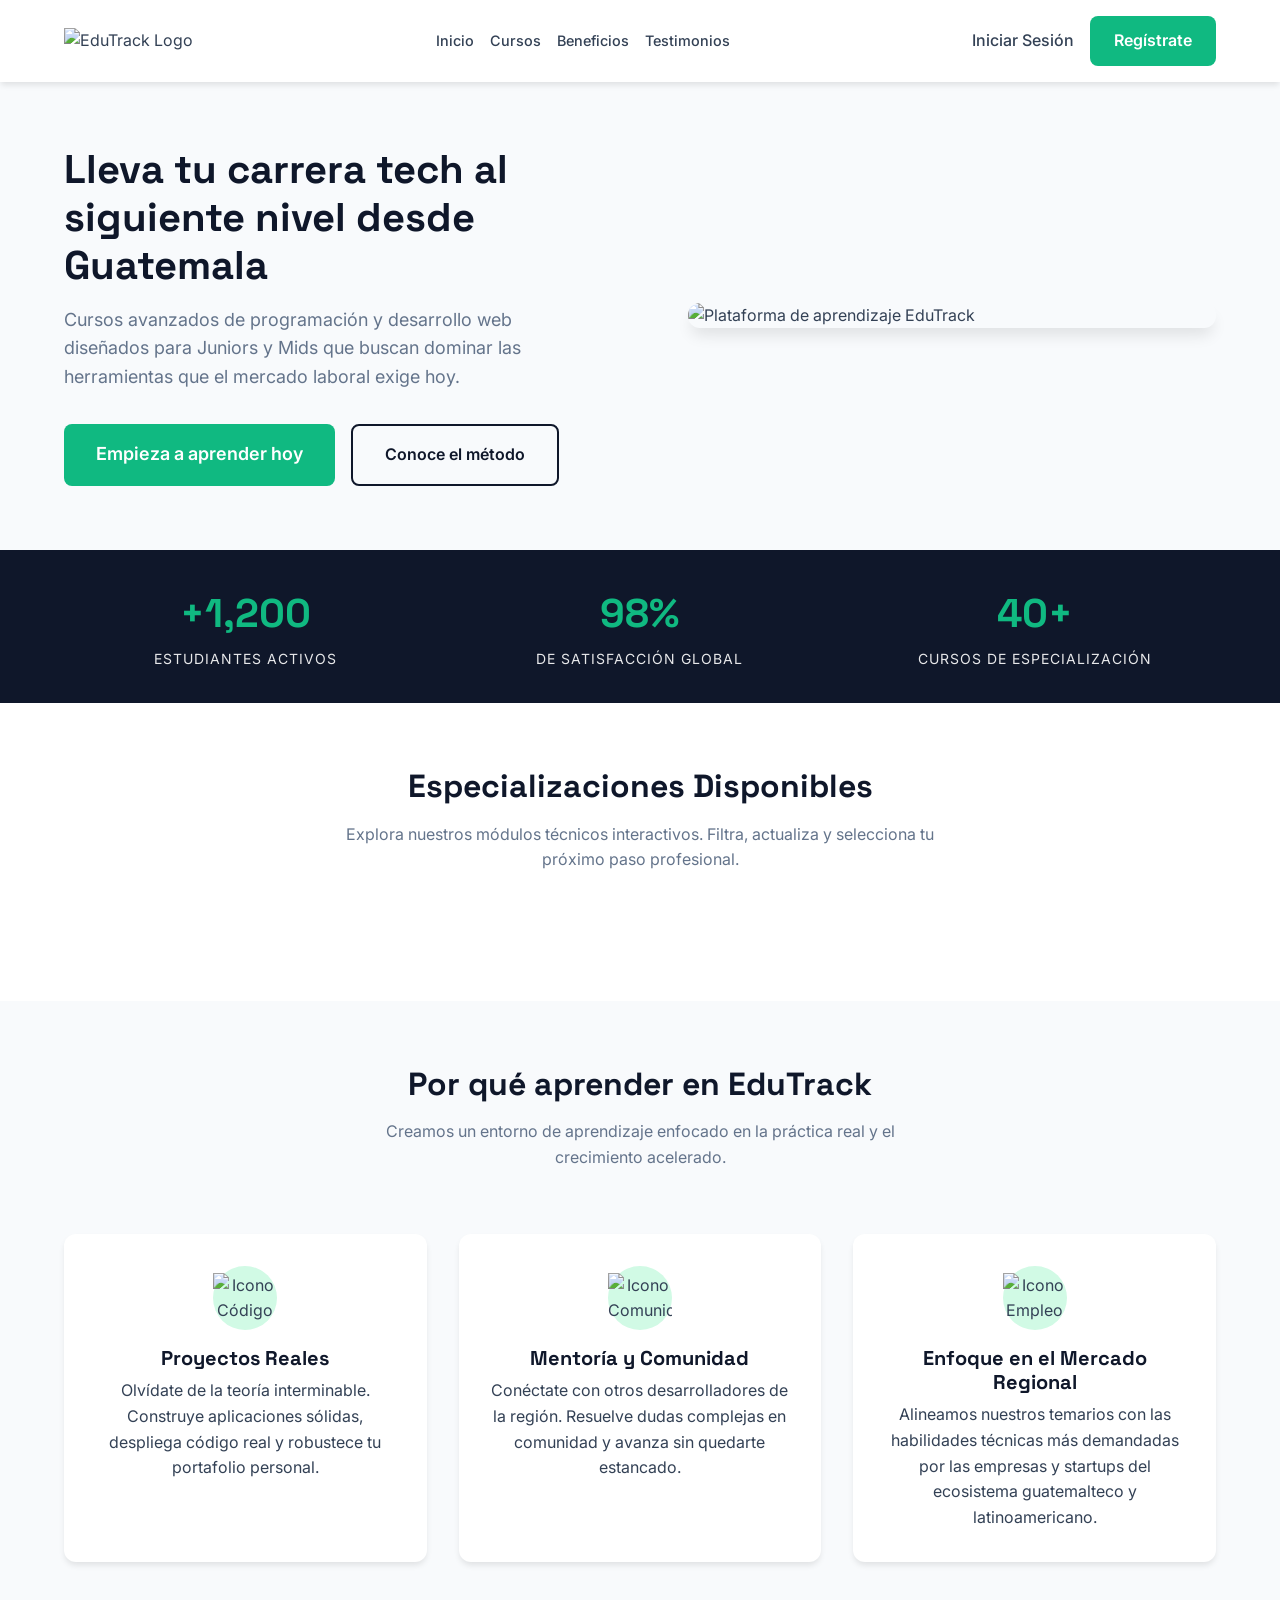
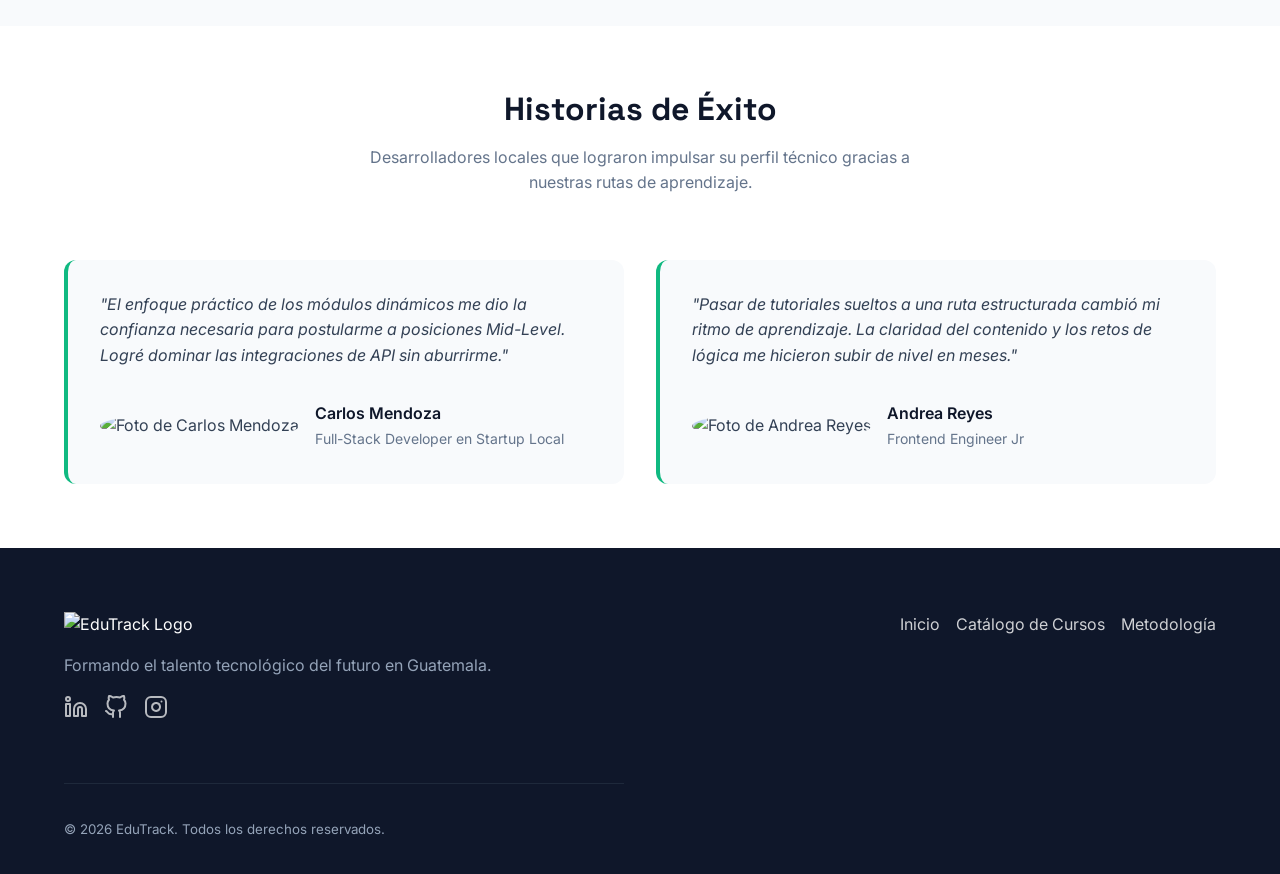
==== index.html @ 14eb4f4c "feat: :sparkles: The students chart has been added The chart.js that help us to watch the different " ====
<!DOCTYPE html>
<html lang="es">
<head>
    <meta charset="UTF-8">
    <meta name="viewport" content="width=device-width, initial-scale=1.0">
    <title>EduTrack | Cursos de Tecnología en Línea para Desarrolladores</title>
    <link rel="stylesheet" href="css/landing_styles.css">
</head>
<body>

    <header class="main-header">
        <div class="header-container">
            <a href="#" class="brand-logo">
                <img src="https://placehold.co/150x50?text=EduTrack" alt="EduTrack Logo">
            </a>
            <nav class="main-nav">
                <ul class="nav-list">
                    <li class="nav-item"><a href="#hero" class="nav-link">Inicio</a></li>
                    <li class="nav-item"><a href="#courses" class="nav-link">Cursos</a></li>
                    <li class="nav-item"><a href="#benefits" class="nav-link">Beneficios</a></li>
                    <li class="nav-item"><a href="#testimonials" class="nav-link">Testimonios</a></li>
                </ul>
            </nav>
            <div class="auth-actions">
                <a href="#" class="btn-link">Iniciar Sesión</a>
                <a href="#courses" class="btn-primary">Regístrate</a>
            </div>
        </div>
    </header>

    <main class="main-content">

        <section id="hero" class="hero-section">
            <div class="hero-container">
                <div class="hero-text-content">
                    <h1 class="hero-title">Lleva tu carrera tech al siguiente nivel desde Guatemala</h1>
                    <p class="hero-subtitle">Cursos avanzados de programación y desarrollo web diseñados para Juniors y Mids que buscan dominar las herramientas que el mercado laboral exige hoy.</p>
                    <div class="hero-actions">
                        <a href="#courses" class="btn-large-primary">Empieza a aprender hoy</a>
                        <a href="#benefits" class="btn-large-secondary">Conoce el método</a>
                    </div>
                </div>
                <div class="hero-image-container">
                    <img src="https://placehold.co/600x400?text=EduTrack+Dashboard" alt="Plataforma de aprendizaje EduTrack" class="hero-image">
                </div>
            </div>
        </section>

        <section id="stats" class="stats-section">
            <div class="stats-container">
                <h2 class="visually-hidden">Nuestras Cifras</h2>
                <ul class="stats-list">
                    <li class="stats-item">
                        <span class="stats-number">+1,200</span>
                        <span class="stats-label">Estudiantes activos</span>
                    </li>
                    <li class="stats-item">
                        <span class="stats-number">98%</span>
                        <span class="stats-label">De satisfacción global</span>
                    </li>
                    <li class="stats-item">
                        <span class="stats-number">40+</span>
                        <span class="stats-label">Cursos de especialización</span>
                    </li>
                </ul>
            </div>
        </section>

        <section id="courses" class="courses-section">
            <div class="courses-container">
                <div class="section-header">
                    <h2 class="section-title">Especializaciones Disponibles</h2>
                    <p class="section-description">Explora nuestros módulos técnicos interactivos. Filtra, actualiza y selecciona tu próximo paso profesional.</p>
                </div>
                
                <div id="courses-grid" class="courses-grid">
                    </div>
            </div>
        </section>

        <section id="benefits" class="benefits-section">
            <div class="benefits-container">
                <div class="section-header">
                    <h2 class="section-title">Por qué aprender en EduTrack</h2>
                    <p class="section-description">Creamos un entorno de aprendizaje enfocado en la práctica real y el crecimiento acelerado.</p>
                </div>
                <div class="benefits-grid">
                    <article class="benefit-card">
                        <div class="benefit-icon-wrapper">
                            <img src="https://placehold.co/50x50?text=Code" alt="Icono Código" class="benefit-icon">
                        </div>
                        <h3 class="benefit-title">Proyectos Reales</h3>
                        <p class="benefit-description">Olvídate de la teoría interminable. Construye aplicaciones sólidas, despliega código real y robustece tu portafolio personal.</p>
                    </article>

                    <article class="benefit-card">
                        <div class="benefit-icon-wrapper">
                            <img src="https://placehold.co/50x50?text=Users" alt="Icono Comunidad" class="benefit-icon">
                        </div>
                        <h3 class="benefit-title">Mentoría y Comunidad</h3>
                        <p class="benefit-description">Conéctate con otros desarrolladores de la región. Resuelve dudas complejas en comunidad y avanza sin quedarte estancado.</p>
                    </article>

                    <article class="benefit-card">
                        <div class="benefit-icon-wrapper">
                            <img src="https://placehold.co/50x50?text=Briefcase" alt="Icono Empleo" class="benefit-icon">
                        </div>
                        <h3 class="benefit-title">Enfoque en el Mercado Regional</h3>
                        <p class="benefit-description">Alineamos nuestros temarios con las habilidades técnicas más demandadas por las empresas y startups del ecosistema guatemalteco y latinoamericano.</p>
                    </article>
                </div>
            </div>
        </section>

        <section id="testimonials" class="testimonials-section">
            <div class="testimonials-container">
                <div class="section-header">
                    <h2 class="section-title">Historias de Éxito</h2>
                    <p class="section-description">Desarrolladores locales que lograron impulsar su perfil técnico gracias a nuestras rutas de aprendizaje.</p>
                </div>
                <div class="testimonials-grid">
                    <blockquote class="testimonial-card">
                        <p class="testimonial-quote">"El enfoque práctico de los módulos dinámicos me dio la confianza necesaria para postularme a posiciones Mid-Level. Logré dominar las integraciones de API sin aburrirme."</p>
                        <cite class="testimonial-author-info">
                            <img src="https://placehold.co/60x60?text=User+1" alt="Foto de Carlos Mendoza" class="testimonial-avatar">
                            <div class="author-text">
                                <span class="author-name">Carlos Mendoza</span>
                                <span class="author-role">Full-Stack Developer en Startup Local</span>
                            </div>
                        </cite>
                    </blockquote>

                    <blockquote class="testimonial-card">
                        <p class="testimonial-quote">"Pasar de tutoriales sueltos a una ruta estructurada cambió mi ritmo de aprendizaje. La claridad del contenido y los retos de lógica me hicieron subir de nivel en meses."</p>
                        <cite class="testimonial-author-info">
                            <img src="https://placehold.co/60x60?text=User+2" alt="Foto de Andrea Reyes" class="testimonial-avatar">
                            <div class="author-text">
                                <span class="author-name">Andrea Reyes</span>
                                <span class="author-role">Frontend Engineer Jr</span>
                            </div>
                        </cite>
                    </blockquote>
                </div>
            </div>
        </section>

    </main>

    <div id="register-modal" class="modal-overlay">
        <div class="modal-content">
            <button id="close-modal" class="btn-close" aria-label="Cerrar">&times;</button>
            <h3 class="modal-title">Únete a EduTrack</h3>
            <p class="modal-description">Déjanos tus datos y te avisaremos en cuanto abramos nuevos cupos.</p>
            <form id="register-form" class="register-form">
                <div class="form-group">
                    <label for="reg-name" class="form-label">Nombre completo</label>
                    <input type="text" id="reg-name" class="form-input" required placeholder="Ej. Carlos Mendoza">
                </div>
                <div class="form-group">
                    <label for="reg-email" class="form-label">Correo electrónico</label>
                    <input type="email" id="reg-email" class="form-input" required placeholder="tu@correo.com">
                </div>
                <button type="submit" class="btn-primary form-submit">Completar Registro</button>
            </form>
        </div>
    </div>

    <footer class="main-footer">
        <div class="footer-container">
            <div class="footer-brand-info">
                <img src="https://placehold.co/120x40?text=EduTrack" alt="EduTrack Logo" class="footer-logo">
                <p class="footer-tagline">Formando el talento tecnológico del futuro en Guatemala.</p>
                
                <div class="footer-socials">
                    <a href="#" class="social-link" aria-label="LinkedIn">
                        <svg width="24" height="24" viewBox="0 0 24 24" fill="none" stroke="currentColor" stroke-width="2" stroke-linecap="round" stroke-linejoin="round"><path d="M16 8a6 6 0 0 1 6 6v7h-4v-7a2 2 0 0 0-2-2 2 2 0 0 0-2 2v7h-4v-7a6 6 0 0 1 6-6z"></path><rect x="2" y="9" width="4" height="12"></rect><circle cx="4" cy="4" r="2"></circle></svg>
                    </a>
                    <a href="#" class="social-link" aria-label="GitHub">
                        <svg width="24" height="24" viewBox="0 0 24 24" fill="none" stroke="currentColor" stroke-width="2" stroke-linecap="round" stroke-linejoin="round"><path d="M9 19c-5 1.5-5-2.5-7-3m14 6v-3.87a3.37 3.37 0 0 0-.94-2.61c3.14-.35 6.44-1.54 6.44-7A5.44 5.44 0 0 0 20 4.77 5.07 5.07 0 0 0 19.91 1S18.73.65 16 2.48a13.38 13.38 0 0 0-7 0C6.27.65 5.09 1 5.09 1A5.07 5.07 0 0 0 5 4.77a5.44 5.44 0 0 0-1.5 3.78c0 5.42 3.3 6.61 6.44 7A3.37 3.37 0 0 0 9 18.13V22"></path></svg>
                    </a>
                    <a href="#" class="social-link" aria-label="Instagram">
                        <svg width="24" height="24" viewBox="0 0 24 24" fill="none" stroke="currentColor" stroke-width="2" stroke-linecap="round" stroke-linejoin="round"><rect x="2" y="2" width="20" height="20" rx="5" ry="5"></rect><path d="M16 11.37A4 4 0 1 1 12.63 8 4 4 0 0 1 16 11.37z"></path><line x1="17.5" y1="6.5" x2="17.51" y2="6.5"></line></svg>
                    </a>
                </div>
            </div>
            <div class="footer-nav-wrapper">
                <nav class="footer-nav">
                    <ul class="footer-links-list">
                        <li><a href="#hero" class="footer-link">Inicio</a></li>
                        <li><a href="#courses" class="footer-link">Catálogo de Cursos</a></li>
                        <li><a href="#benefits" class="footer-link">Metodología</a></li>
                    </ul>
                </nav>
            </div>
            <div class="footer-bottom">
                <small class="footer-copyright">&copy; 2026 EduTrack. Todos los derechos reservados.</small>
            </div>
        </div>
    </footer>
    <a href="#" class="whatsapp-float" aria-label="Chat en WhatsApp"></a>

    <script src="app.js"></script>
</body>
</html>
---- css/landing_styles.css ----
/* =========================================
   1. VARIABLES & GOOGLE FONTS
   ========================================= */
@import url('https://fonts.googleapis.com/css2?family=Inter:wght@400;500;600&family=Space+Grotesk:wght@500;700&display=swap');

:root {
    /* Paleta "Cielo y Quetzal" */
    --primary-dark: #0F172A;
    /* Azul Volcánico Oscuro */
    --primary-light: #1E293B;
    /* Variante para tarjetas/hover */
    --accent-green: #10B981;
    /* Verde Quetzal Vibrante */
    --accent-hover: #059669;
    /* Verde oscuro para interacciones */
    --bg-light: #F8FAFC;
    /* Blanco Hueso / Fondo principal */
    --text-main: #334155;
    /* Texto principal */
    --text-muted: #64748B;
    /* Texto secundario */
    --white: #FFFFFF;

    /* Tipografía */
    --font-heading: 'Space Grotesk', sans-serif;
    --font-body: 'Inter', sans-serif;

    /* Espaciados y Dimensiones */
    --spacing-xs: 0.5rem;
    --spacing-sm: 1rem;
    --spacing-md: 2rem;
    --spacing-lg: 4rem;
    --max-width: 1200px;
    --border-radius-sm: 8px;
    --border-radius-md: 12px;
    --border-radius-lg: 24px;

    /* Sombras y Transiciones */
    --shadow-sm: 0 4px 6px -1px rgba(0, 0, 0, 0.1);
    --shadow-md: 0 10px 15px -3px rgba(0, 0, 0, 0.1);
    --transition: all 0.3s ease;
}

/* =========================================
      2. RESET & BASE (Mobile-First)
      ========================================= */
* {
    margin: 0;
    padding: 0;
    box-sizing: border-box;
}

html {
    scroll-behavior: smooth;
}

body {
    font-family: var(--font-body);
    color: var(--text-main);
    background-color: var(--bg-light);
    line-height: 1.6;
    -webkit-font-smoothing: antialiased;
}

img {
    max-width: 100%;
    height: auto;
    display: block;
}

a {
    text-decoration: none;
    color: inherit;
    transition: var(--transition);
}

h1,
h2,
h3 {
    font-family: var(--font-heading);
    color: var(--primary-dark);
    line-height: 1.2;
}

ul {
    list-style: none;
}

/* Contenedor Global */
.header-container,
.hero-container,
.stats-container,
.courses-container,
.benefits-container,
.testimonials-container,
.footer-container {
    width: 90%;
    max-width: var(--max-width);
    margin: 0 auto;
}

/* =========================================
      3. BOTONES & COMPONENTES UI
      ========================================= */
.btn-primary,
.btn-large-primary {
    background-color: var(--accent-green);
    color: var(--white);
    padding: 0.75rem 1.5rem;
    border-radius: var(--border-radius-sm);
    font-weight: 600;
    display: inline-block;
    text-align: center;
}

.btn-primary:hover,
.btn-large-primary:hover {
    background-color: var(--accent-hover);
    transform: translateY(-2px);
    box-shadow: var(--shadow-sm);
}

.btn-large-primary {
    padding: 1rem 2rem;
    font-size: 1.125rem;
}

.btn-large-secondary {
    background-color: transparent;
    color: var(--primary-dark);
    padding: 1rem 2rem;
    border: 2px solid var(--primary-dark);
    border-radius: var(--border-radius-sm);
    font-weight: 600;
    display: inline-block;
    text-align: center;
}

.btn-large-secondary:hover {
    background-color: var(--primary-dark);
    color: var(--white);
}

.btn-link {
    color: var(--text-main);
    font-weight: 500;
}

.btn-link:hover {
    color: var(--accent-green);
}

/* Encabezados de Sección */
.section-header {
    text-align: center;
    margin-bottom: var(--spacing-lg);
}

.section-title {
    font-size: 2rem;
    margin-bottom: var(--spacing-sm);
}

.section-description {
    color: var(--text-muted);
    max-width: 600px;
    margin: 0 auto;
}

/* =========================================
      4. LAYOUT: HEADER & NAV
      ========================================= */
.main-header {
    background-color: var(--white);
    position: sticky;
    top: 0;
    z-index: 100;
    box-shadow: var(--shadow-sm);
    padding: var(--spacing-sm) 0;
}

.header-container {
    display: flex;
    flex-direction: column;
    align-items: center;
    gap: var(--spacing-sm);
}

.main-nav {
    width: 100%;
}

.nav-list {
    display: flex;
    flex-wrap: wrap;
    justify-content: center;
    gap: var(--spacing-sm);
}

.nav-link {
    font-weight: 500;
    font-size: 0.9rem;
}

.nav-link:hover {
    color: var(--accent-green);
}

.auth-actions {
    display: flex;
    align-items: center;
    gap: var(--spacing-sm);
}

/* =========================================
      5. LAYOUT: HERO SECTION
      ========================================= */
.hero-section {
    padding: var(--spacing-lg) 0;
    background-color: var(--bg-light);
}

.hero-container {
    display: flex;
    flex-direction: column;
    gap: var(--spacing-md);
    align-items: center;
    text-align: center;
}

.hero-title {
    font-size: 2.5rem;
    margin-bottom: var(--spacing-sm);
}

.hero-subtitle {
    font-size: 1.125rem;
    color: var(--text-muted);
    margin-bottom: var(--spacing-md);
}

.hero-actions {
    display: flex;
    flex-direction: column;
    gap: var(--spacing-sm);
}

.hero-image {
    border-radius: var(--border-radius-md);
    box-shadow: var(--shadow-md);
}

/* =========================================
      6. LAYOUT: ESTADÍSTICAS
      ========================================= */
.stats-section {
    background-color: var(--primary-dark);
    color: var(--white);
    padding: var(--spacing-md) 0;
}

.visually-hidden {
    position: absolute;
    width: 1px;
    height: 1px;
    margin: -1px;
    overflow: hidden;
    clip: rect(0, 0, 0, 0);
}

.stats-list {
    display: grid;
    grid-template-columns: 1fr;
    gap: var(--spacing-md);
    text-align: center;
}

.stats-number {
    display: block;
    font-family: var(--font-heading);
    font-size: 2.5rem;
    font-weight: 700;
    color: var(--accent-green);
}

.stats-label {
    font-size: 0.875rem;
    text-transform: uppercase;
    letter-spacing: 1px;
    opacity: 0.9;
}

/* =========================================
      7. LAYOUT: CURSOS (Preparado para JS CRUD)
      ========================================= */
.courses-section {
    padding: var(--spacing-lg) 0;
    background-color: var(--white);
}

.courses-grid {
    display: grid;
    grid-template-columns: 1fr;
    gap: var(--spacing-md);
}

/* Estilo base para las cards que inyectarás con JS */
.course-card {
    background-color: var(--bg-light);
    border-radius: var(--border-radius-md);
    padding: var(--spacing-md);
    border: 1px solid #E2E8F0;
    transition: var(--transition);
}

.course-card:hover {
    box-shadow: var(--shadow-md);
    transform: translateY(-5px);
    border-color: var(--accent-green);
}

/* =========================================
      8. LAYOUT: BENEFICIOS
      ========================================= */
.benefits-section {
    padding: var(--spacing-lg) 0;
    background-color: var(--bg-light);
}

.benefits-grid {
    display: grid;
    grid-template-columns: 1fr;
    gap: var(--spacing-md);
}

.benefit-card {
    background-color: var(--white);
    padding: var(--spacing-md);
    border-radius: var(--border-radius-md);
    box-shadow: var(--shadow-sm);
    text-align: center;
}

.benefit-card:hover {
    box-shadow: var(--shadow-md);
    scale: 1.05;
    transition: 0.4s;
}

.benefit-icon-wrapper {
    width: 64px;
    height: 64px;
    background-color: #D1FAE5;
    /* Verde muy claro */
    border-radius: 50%;
    display: flex;
    align-items: center;
    justify-content: center;
    margin: 0 auto var(--spacing-sm);
}

.benefit-title {
    margin-bottom: var(--spacing-xs);
    font-size: 1.25rem;
}

/* =========================================
      9. LAYOUT: TESTIMONIOS
      ========================================= */
.testimonials-section {
    padding: var(--spacing-lg) 0;
    background-color: var(--white);
}

.testimonials-grid {
    display: grid;
    grid-template-columns: 1fr;
    gap: var(--spacing-md);
}

.testimonial-card {
    background-color: var(--bg-light);
    padding: var(--spacing-md);
    border-radius: var(--border-radius-md);
    border-left: 4px solid var(--accent-green);
}

.testimonial-quote {
    font-style: italic;
    margin-bottom: var(--spacing-md);
    color: var(--text-main);
}

.testimonial-author-info {
    display: flex;
    align-items: center;
    gap: var(--spacing-sm);
    font-style: normal;
}

.testimonial-avatar {
    border-radius: 50%;
}

.author-name {
    display: block;
    font-weight: 600;
    color: var(--primary-dark);
}

.author-role {
    font-size: 0.875rem;
    color: var(--text-muted);
}

/* =========================================
      10. FOOTER
      ========================================= */
.main-footer {
    background-color: var(--primary-dark);
    color: var(--white);
    padding: var(--spacing-lg) 0 var(--spacing-md);
}

.footer-container {
    display: grid;
    grid-template-columns: 1fr;
    gap: var(--spacing-md);
    text-align: center;
}

.footer-logo {
    margin: 0 auto var(--spacing-sm);
}

.footer-tagline {
    color: #94A3B8;
}

.footer-links-list {
    display: flex;
    flex-direction: column;
    gap: var(--spacing-sm);
}

.footer-link {
    color: var(--white);
    opacity: 0.8;
}

.footer-link:hover {
    opacity: 1;
    color: var(--accent-green);
}

.footer-bottom {
    margin-top: var(--spacing-md);
    padding-top: var(--spacing-md);
    border-top: 1px solid var(--primary-light);
    color: #94A3B8;
}

/* =========================================
      11. BOTÓN FLOTANTE WHATSAPP (MÓVIL)
      ========================================= */
.whatsapp-float {
    position: fixed;
    width: 60px;
    height: 60px;
    bottom: 20px;
    right: 20px;
    background-color: #25D366;
    color: var(--white);
    border-radius: 50px;
    text-align: center;
    box-shadow: 2px 2px 10px rgba(0, 0, 0, 0.2);
    z-index: 1000;
    display: flex;
    align-items: center;
    justify-content: center;
    transition: var(--transition);
}

/* Simulación de icono con pseudo-elemento (idealmente usar un SVG en HTML) */
.whatsapp-float::before {
    content: "W";
    /* Placeholder visual del logo */
    font-family: var(--font-heading);
    font-weight: bold;
    font-size: 24px;
}

.whatsapp-float:hover {
    transform: scale(1.1);
    box-shadow: 2px 2px 15px rgba(0, 0, 0, 0.3);
}

/* =========================================
      12. MEDIA QUERIES (Breakpoints)
      ========================================= */

/* Dispositivos Medios (Tablets) */
@media screen and (min-width: 768px) {
    .header-container {
        flex-direction: row;
        justify-content: space-between;
    }

    .main-nav {
        width: auto;
    }

    .hero-actions {
        flex-direction: row;
        justify-content: center;
    }

    .stats-list {
        grid-template-columns: repeat(3, 1fr);
    }

    .courses-grid,
    .testimonials-grid {
        grid-template-columns: repeat(2, 1fr);
    }

    .benefits-grid {
        grid-template-columns: repeat(3, 1fr);
    }

    .footer-container {
        grid-template-columns: 1fr 1fr;
        text-align: left;
    }

    .footer-logo {
        margin: 0 0 var(--spacing-sm) 0;
    }

    .footer-links-list {
        flex-direction: row;
        justify-content: flex-end;
    }
}

/* Dispositivos Grandes (Desktops) */
@media screen and (min-width: 1024px) {
    .hero-container {
        flex-direction: row;
        text-align: left;
    }

    .hero-text-content {
        flex: 1;
        padding-right: var(--spacing-lg);
    }

    .hero-actions {
        justify-content: flex-start;
    }

    .hero-image-container {
        flex: 1;
    }

    .courses-grid {
        grid-template-columns: repeat(3, 1fr);
    }

    /* Ocultar botón flotante de WhatsApp en escritorio si es requerido exclusivo para móvil */
    .whatsapp-float { display: none; }
}

/* =========================================
   13. REDES SOCIALES (FOOTER)
   ========================================= */
   .footer-socials {
    display: flex;
    gap: var(--spacing-sm);
    margin-top: var(--spacing-sm);
}

.social-link {
    color: var(--white);
    opacity: 0.7;
    display: flex;
    align-items: center;
    justify-content: center;
    transition: var(--transition);
}

.social-link:hover {
    opacity: 1;
    color: var(--accent-green);
    transform: translateY(-2px);
}

/* =========================================
   14. MODAL Y FORMULARIO
   ========================================= */
.modal-overlay {
    position: fixed;
    top: 0;
    left: 0;
    width: 100%;
    height: 100%;
    background-color: rgba(15, 23, 42, 0.8); /* Azul oscuro con transparencia */
    display: flex;
    align-items: center;
    justify-content: center;
    z-index: 2000;
    opacity: 0;
    visibility: hidden;
    transition: var(--transition);
}

/* Clase para activar el modal desde JS */
.modal-overlay.is-active {
    opacity: 1;
    visibility: visible;
}

.modal-content {
    background-color: var(--white);
    padding: var(--spacing-lg);
    border-radius: var(--border-radius-md);
    width: 90%;
    max-width: 450px;
    position: relative;
    transform: translateY(-20px);
    transition: var(--transition);
    box-shadow: var(--shadow-md);
}

.modal-overlay.is-active .modal-content {
    transform: translateY(0);
}

.btn-close {
    position: absolute;
    top: 15px;
    right: 20px;
    background: none;
    border: none;
    font-size: 1.5rem;
    color: var(--text-muted);
    cursor: pointer;
    transition: var(--transition);
}

.btn-close:hover {
    color: var(--primary-dark);
}

.modal-title {
    font-size: 1.5rem;
    margin-bottom: var(--spacing-xs);
}

.modal-description {
    color: var(--text-muted);
    margin-bottom: var(--spacing-md);
    font-size: 0.95rem;
}

.form-group {
    margin-bottom: var(--spacing-sm);
    text-align: left;
}

.form-label {
    display: block;
    font-weight: 500;
    margin-bottom: 0.3rem;
    color: var(--text-main);
}

.form-input {
    width: 100%;
    padding: 0.75rem;
    border: 1px solid #CBD5E1;
    border-radius: var(--border-radius-sm);
    font-family: var(--font-body);
    font-size: 1rem;
    transition: var(--transition);
}

.form-input:focus {
    outline: none;
    border-color: var(--accent-green);
    box-shadow: 0 0 0 3px rgba(16, 185, 129, 0.2);
}

.form-submit {
    width: 100%;
    margin-top: var(--spacing-sm);
    border: none;
    cursor: pointer;
    font-size: 1rem;
}
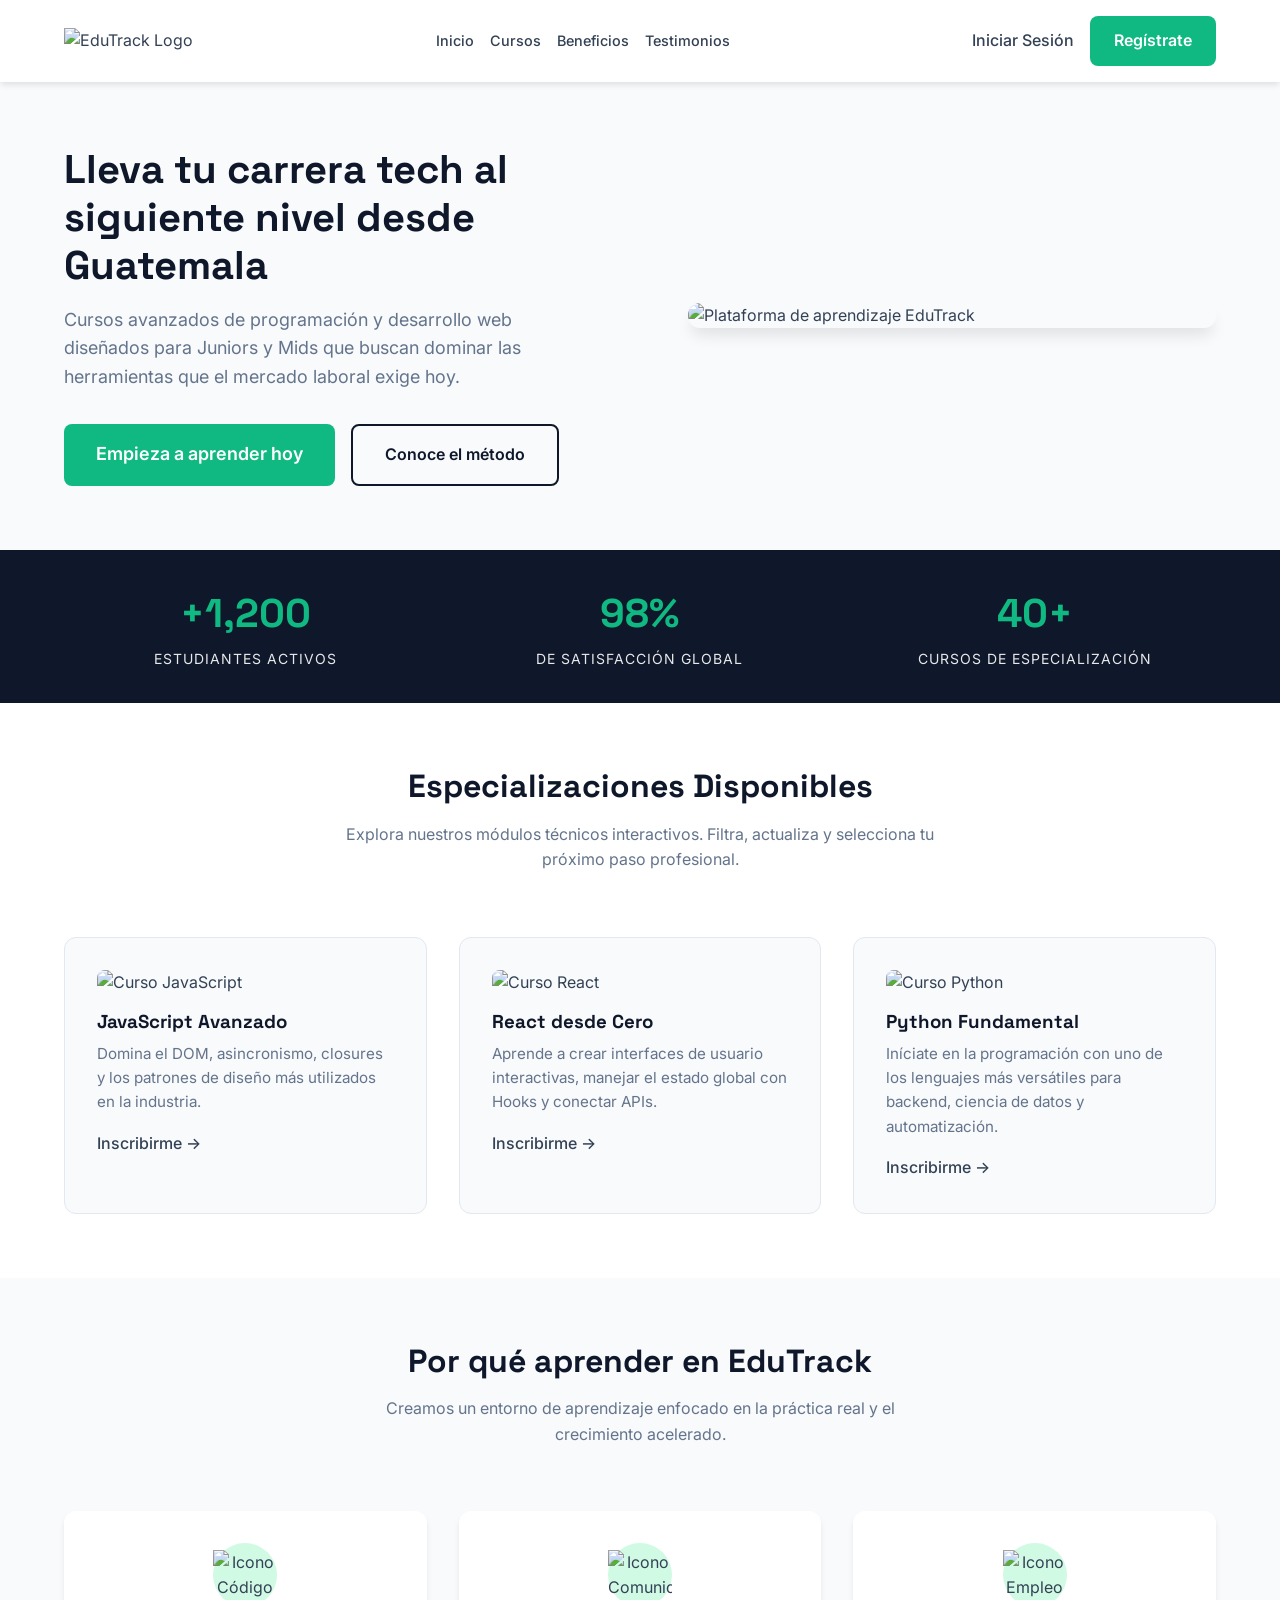
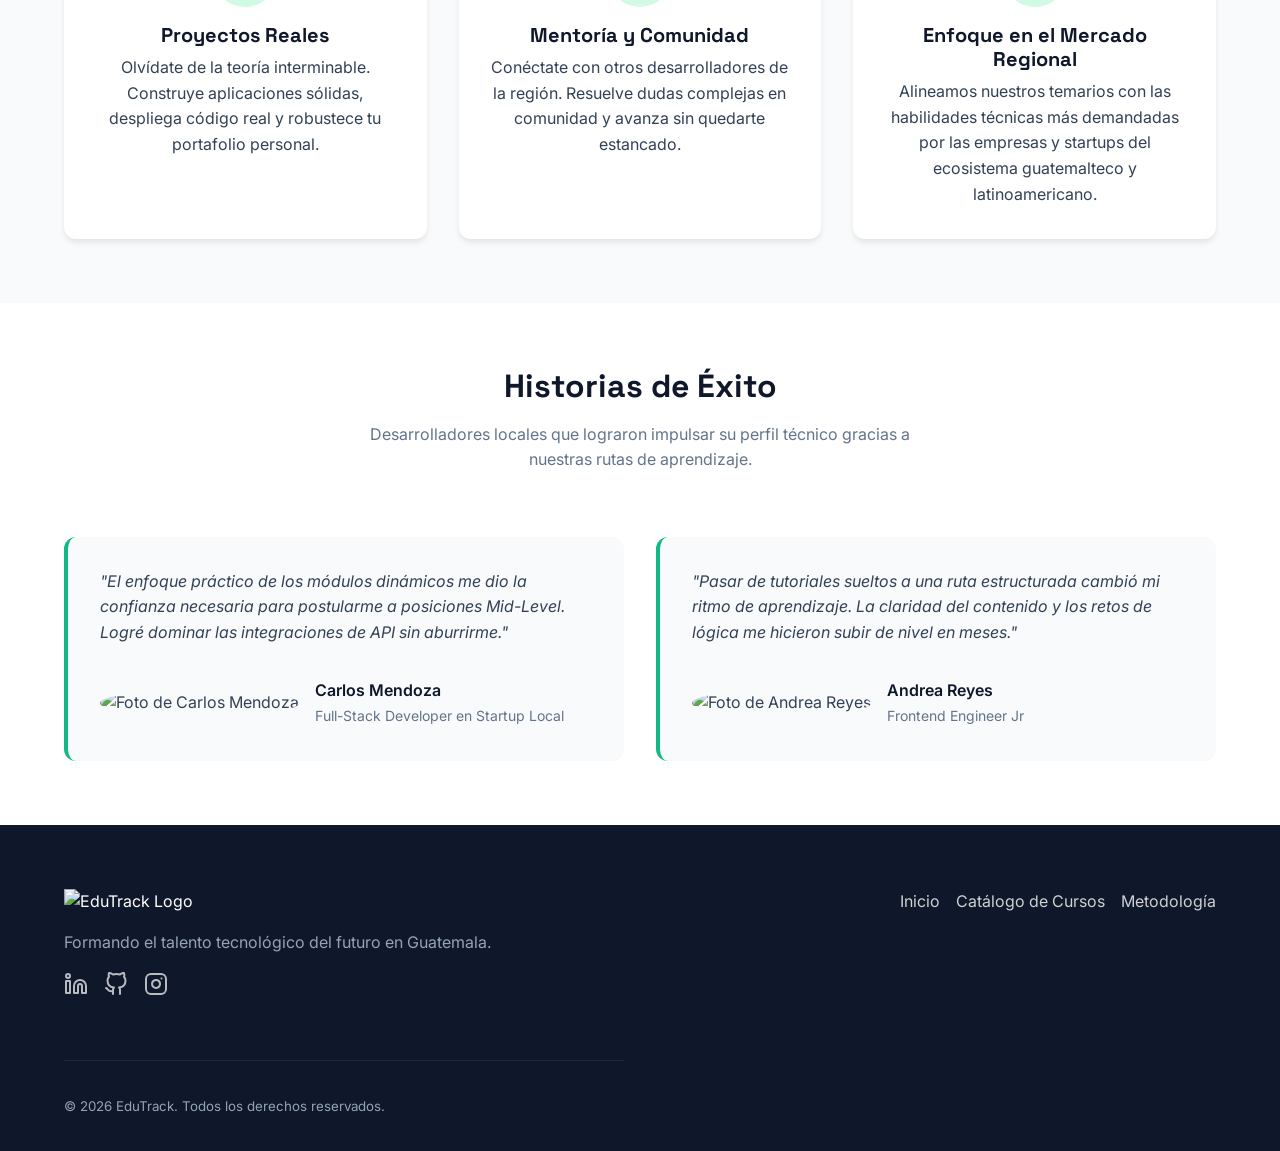
==== commit 3b80068a: "feat: :sparkles: Courses cards added Courses cards at the landing page has been added" ====
--- a/index.html
+++ b/index.html
@@ -22,7 +22,7 @@
                 </ul>
             </nav>
             <div class="auth-actions">
-                <a href="#" class="btn-link">Iniciar Sesión</a>
+                <a href="#" id="login-btn" class="btn-link">Iniciar Sesión</a>
                 <a href="#courses" class="btn-primary">Regístrate</a>
             </div>
         </div>
@@ -74,7 +74,28 @@
                 </div>
                 
                 <div id="courses-grid" class="courses-grid">
-                    </div>
+                    <!-- Tarjeta 1 -->
+                    <article class="course-card">
+                        <img src="https://placehold.co/400x200?text=JavaScript+Avanzado" alt="Curso JavaScript" style="border-radius: var(--border-radius-sm); margin-bottom: 1rem;">
+                        <h3 style="margin-bottom: 0.5rem;">JavaScript Avanzado</h3>
+                        <p style="color: var(--text-muted); margin-bottom: 1rem; font-size: 0.95rem;">Domina el DOM, asincronismo, closures y los patrones de diseño más utilizados en la industria.</p>
+                        <a href="#register-modal" class="btn-link" onclick="document.getElementById('register-modal').classList.add('is-active');">Inscribirme &rarr;</a>
+                    </article>
+                    <!-- Tarjeta 2 -->
+                    <article class="course-card">
+                        <img src="https://placehold.co/400x200?text=React+desde+Cero" alt="Curso React" style="border-radius: var(--border-radius-sm); margin-bottom: 1rem;">
+                        <h3 style="margin-bottom: 0.5rem;">React desde Cero</h3>
+                        <p style="color: var(--text-muted); margin-bottom: 1rem; font-size: 0.95rem;">Aprende a crear interfaces de usuario interactivas, manejar el estado global con Hooks y conectar APIs.</p>
+                        <a href="#register-modal" class="btn-link" onclick="document.getElementById('register-modal').classList.add('is-active');">Inscribirme &rarr;</a>
+                    </article>
+                    <!-- Tarjeta 3 -->
+                    <article class="course-card">
+                        <img src="https://placehold.co/400x200?text=Python+Fundamental" alt="Curso Python" style="border-radius: var(--border-radius-sm); margin-bottom: 1rem;">
+                        <h3 style="margin-bottom: 0.5rem;">Python Fundamental</h3>
+                        <p style="color: var(--text-muted); margin-bottom: 1rem; font-size: 0.95rem;">Iníciate en la programación con uno de los lenguajes más versátiles para backend, ciencia de datos y automatización.</p>
+                        <a href="#register-modal" class="btn-link" onclick="document.getElementById('register-modal').classList.add('is-active');">Inscribirme &rarr;</a>
+                    </article>
+                </div>
             </div>
         </section>
 
@@ -199,6 +220,6 @@
     </footer>
     <a href="#" class="whatsapp-float" aria-label="Chat en WhatsApp"></a>
 
-    <script src="app.js"></script>
+    <script src="js/app.js"></script>
 </body>
 </html>
